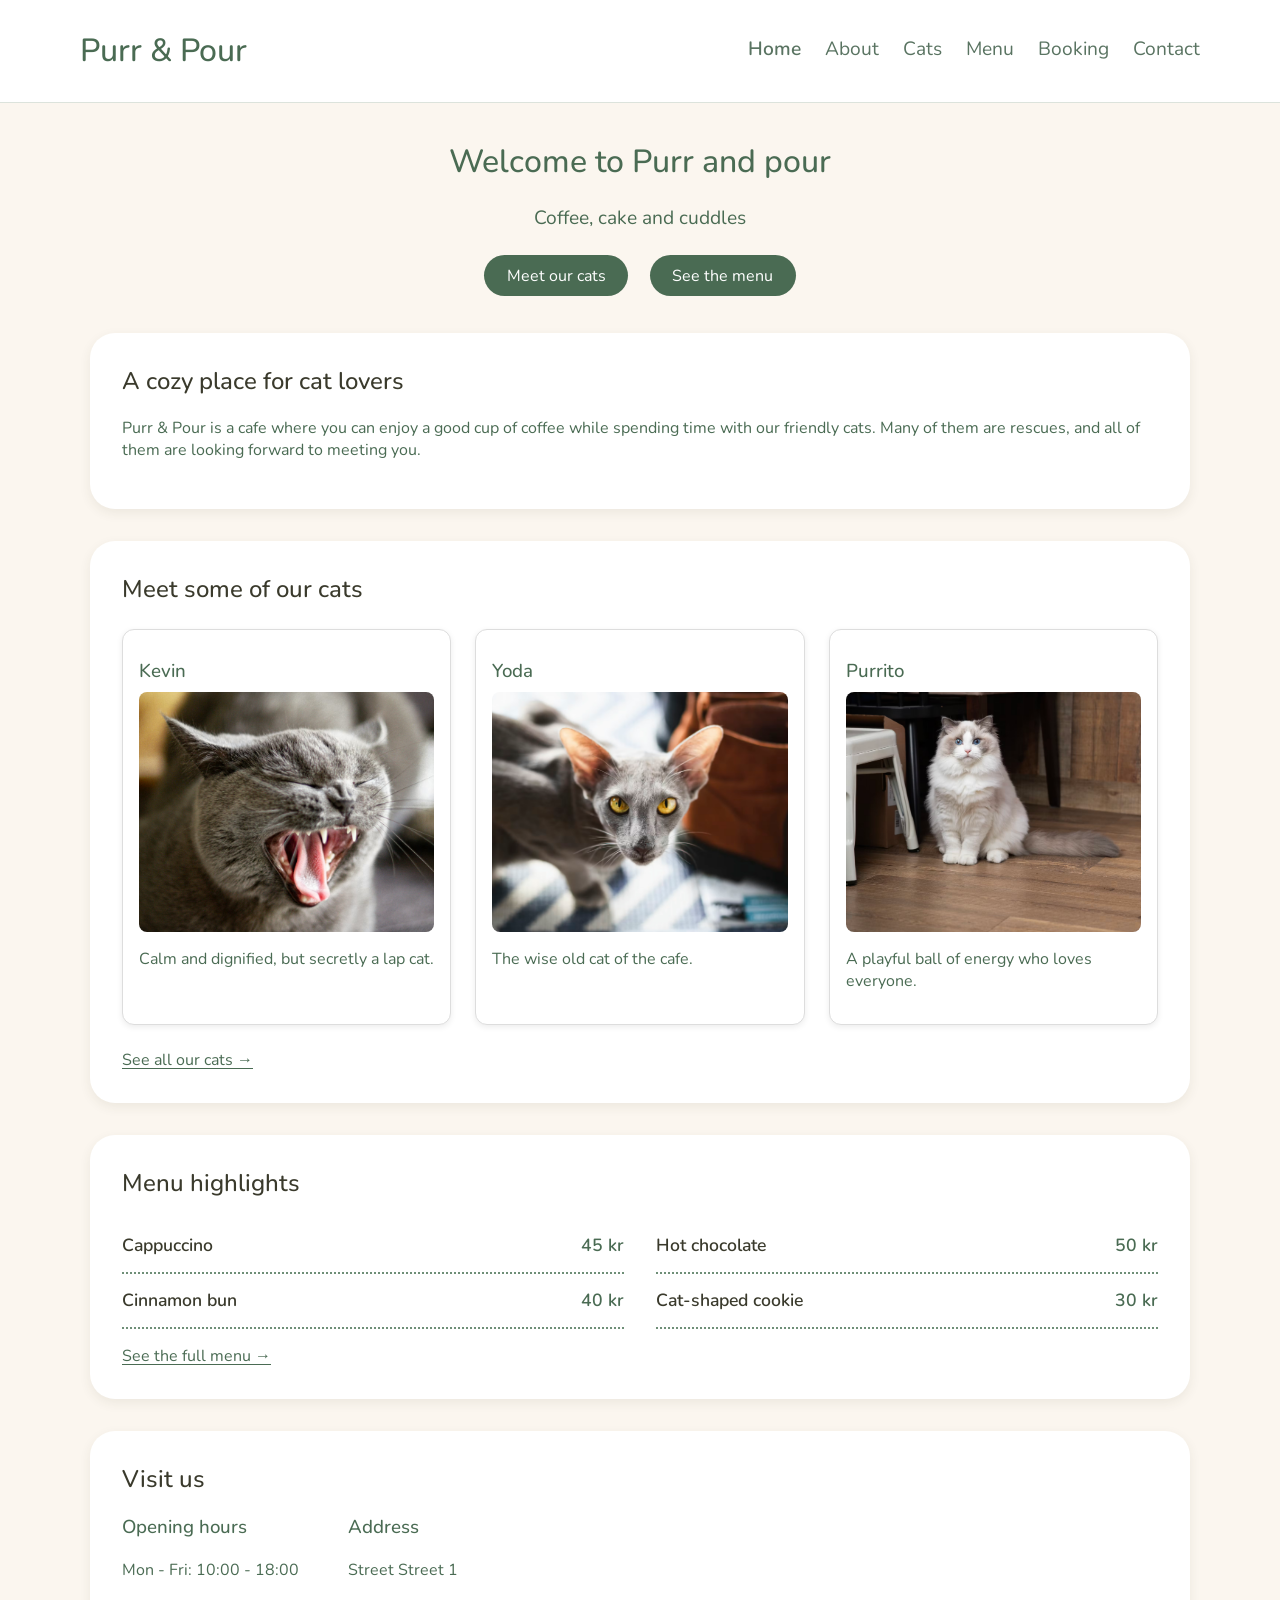
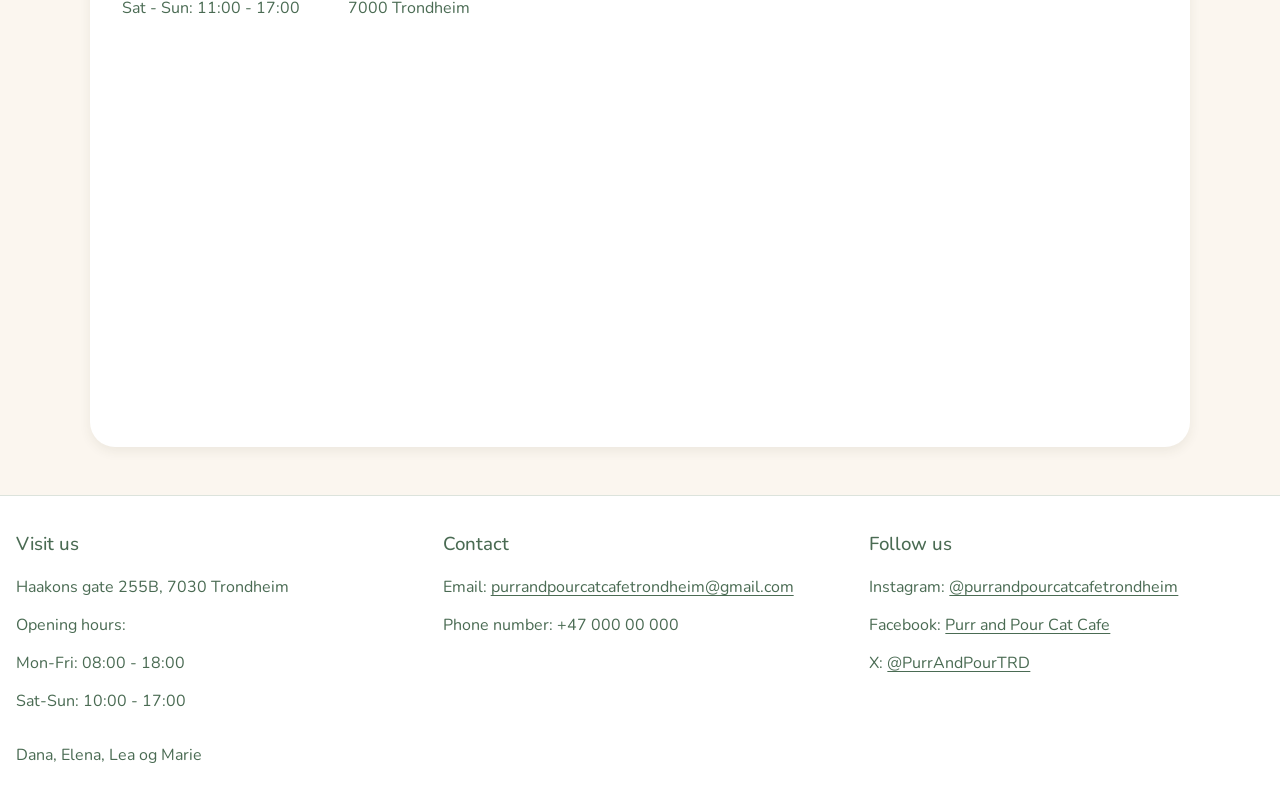
==== index.html @ a6652b8c "logo greie" ====
<!DOCTYPE html>
<html lang="en">

<head>
    <meta charset="UTF-8">
    <meta name="viewport" content="width=device-width, initial-scale=1.0">
    <link rel="icon" type="image/png" href="bilder/minipawbackground.png">
    <title>Purr & Pour</title>
    <link rel="stylesheet" href="style.css">
    <script src="nav.js" defer></script>
    <script src="footer.js" defer></script>
</head>

<body>
    <header id="site-header"></header>
    <main class="page">
        <h1>Welcome to Purr and pour</h1>
        <p class="tagline">Coffee, cake and cuddles</p>
    <div class="hero-buttons">
        <button type="button" onclick="location.href='cats.html'">Meet our cats</button>
        <button type="button" onclick="location.href='menu.html'">See the menu</button>
    </div>
        <section class="intro">
            <h2>A cozy place for cat lovers</h2>
            <p>Purr &amp; Pour is a cafe where you can enjoy a good cup of coffee while spending time with our friendly
                cats. Many of them are rescues, and all of them are looking forward to meeting you.</p>
        </section>
    

        <section class="featured"> <!-- using section so all the divs are in the same grouping-->
            <h2>Meet some of our cats</h2>
            <div class="cat-grid">
                <article class="cat-card">
                    <h3>Kevin</h3>
                    <img src="bilder/kevin.jpeg" alt="A furry grey cat yawning">
                    <p>Calm and dignified, but secretly a lap cat.</p>
                </article>
                <article class="cat-card">
                    <h3>Yoda</h3>
                    <img src="bilder/Yoda.jpeg" alt="A grey cat with big ears and orange eyes">
                    <p>The wise old cat of the cafe.</p>
                </article>
                <article class="cat-card">
                    <h3>Purrito</h3>
                    <img src="bilder/purrito.jpeg" alt="A white and grey fluffy cat with light blue eyes">
                    <p>A playful ball of energy who loves everyone.</p>
                </article>
            </div>
            <a class="link-arrow" href="cats.html">See all our cats &rarr;</a>
        </section>

        <section class="menu-highlights">
            <h2>Menu highlights</h2>
            <div class="menu-grid">
                <div class="menu-item">
                    <span class="menu-name">Cappuccino</span>
                    <span class="menu-price">45 kr</span>
                </div>
                <div class="menu-item">
                    <span class="menu-name">Hot chocolate</span>
                    <span class="menu-price">50 kr</span>
                </div>
                <div class="menu-item">
                    <span class="menu-name">Cinnamon bun</span>
                    <span class="menu-price">40 kr</span>
                </div>
                <div class="menu-item">
                    <span class="menu-name">Cat-shaped cookie</span>
                    <span class="menu-price">30 kr</span>
                </div>
            </div>
            <a class="link-arrow" href="menu.html">See the full menu &rarr;</a>
        </section>

        <section class="visit">
            <h2>Visit us</h2>
            <div class="visit-info">
                <div>
                    <h3>Opening hours</h3>
                    <p>Mon - Fri: 10:00 - 18:00</p>
                    <p>Sat - Sun: 11:00 - 17:00</p>
                </div>
                <div>
                    <h3>Address</h3>
                    <p>Street Street 1</p>
                    <p>7000 Trondheim</p>
                </div>
            </div>
            <iframe
                src="https://www.google.com/maps/embed?pb=!1m18!1m12!1m3!1d57099.551462018564!2d10.397832450000006!3d63.433985699999994!2m3!1f0!2f0!3f0!3m2!1i1024!2i768!4f13.1!3m3!1m2!1s0x466d319747037e53%3A0xbf7c8288f3cf3d4!2sTrondheim!5e0!3m2!1sno!2sno!4v1793880249912!5m2!1sno!2sno"
                width="600" height="450" style="border:0;" allowfullscreen="" loading="lazy"
                referrerpolicy="strict-origin-when-cross-origin"></iframe>
        </section>
    </main>
    <footer id="site-footer"></footer>
</body>

</html>
---- style.css ----
@import url("https://fonts.googleapis.com/css2?family=Nunito:wght@400;600&display=swap");

* {
    box-sizing: border-box;
}

header#site-header {
  border-bottom: 1px solid #DCE3DC;
  background:#FFFFFF;

}
.meny {
  display: flex;
  justify-content: space-between;
  align-items: center;
  padding: 0.5rem 80px;
  
}

.meny p{
    white-space: nowrap;
    margin:0;
    font-size:0.9rem;
}
header{
    height: auto;
}
html, body{
    margin: 0;
    padding: 0;
    background-color: #FBF6EF;
    color: #4B4A42;
    font-family: "Nunito", sans-serif;
    font-size: 1rem;;
}
.formElement {
    display: flex;
    flex-direction: column;
    width: 100%;
    margin-top: 20px;
    border-radius: 20px;
}

.formElement input,
.formElement select,
.formElement textarea{
    border-radius: 8px;
    font-family: inherit;
    font-size: 1rem;
    padding: 10px;
    border: 1px solid #ccc;
}
.formElement input:focus,
.formElement select:focus,
.formElement textarea:focus{
    border-color: #4A6B53;
    outline: none;
}

.formElement label{
    margin-bottom: 4px;
    color: #4A6B53;
}
h4 {
    color: #4A6B53;
}

input[type="range"],
input[type="radio"],
input[type="checkbox"] {
    accent-color: #4A6B53;
}

main {
    display: flex;
    align-items: center;
    flex-direction: column;
    width: 100%;
    margin-bottom: 40px;
}

form {
    width: 60%;
    margin: auto;
}

.buttonContainer {
    margin-top: 20px;
    display: flex;
    justify-content: space-between;
}

.buttonContainer button {
    width: 49%;
}

img{
    width: 250px;
    height: 250px;
    object-fit: cover;
    border-radius: 12px;
    display: block;
}

.textbox1{
    width: 90%;
    max-width: 1500px;
    margin: 1rem auto;
    padding: 20px;
    border-radius: 15px;
    margin: 10px;

}
.box1{
    border: 1px solid #6F8F78;
    border-radius: 15px;
    margin: 10px;
}
.box2{
    border: 1px solid #6F8F78;
    border-radius: 15px;
    margin: 10px;
}

.textbox2{
    width: 90%;
    max-width: 1500px;
    margin: 1rem auto;
    padding: 20px;
    border-radius: 15px;
    margin: 10px;
}
.box3{
    border: 1px solid #6F8F78;
}

h2{
    font-weight: 500;
    color: #3A3A2C;
}

h1{
    font-weight: 500;
    color: #4A6B53;
}

h3{
    font-weight: 500;
    color: #4A6B53;
}
p{
    color: #4a6b53;
}

li{
    color: #4A6B53;
    color: #4A6B53;
}
ul{
    list-style-type:none;
    padding:1px;
    color: #4A6B53;
}

footer{
    color: black;
}
#site-footer {
    margin-top:auto;
    width: 100%;
    padding: 1rem;
    border-top: 1px solid #DCE3DC;
    background: #FFFFFF;
}
.footer-columns{
    display: flex;
    justify-content: space-around;
    flex-wrap: wrap;
    gap: 2rem;
}
.info{
    display: flex;
    gap:2rem;
    width: 100%;
    justify-content:center;
}

.nav-grid{
    background-color: white;
    /*border: solid 1px #6F8F78;*/
    display: grid;
    grid-template-columns:repeat(6, auto);
    column-gap: 1.5rem;
    row-gap:0px;
    margin:0;
    padding:0;
    list-style-type: none;
    margin-top:-3px;
}


.meny h1{
    white-space: nowrap;
}

.nav-grid a{
    font-family: "Nunito", sans-serif;
    font-size: 1.2rem;
    color: #5A7462;
    text-decoration: none;
}
.nav-grid a:hover{
    color: #3A3A2C;
}

/*navbar*/

.nav-toggle { display: none; }

.nav-grid a[aria-current="page"] {
  font-weight: 600;
}

@media (max-width: 900px) {
  .nav-toggle {
    display: block;
    font-size: 1.5rem;
    background: none;
    border: none;
    color: #5A7462;
    cursor: pointer;
  }
  .meny nav{width: 100%;}
  .nav-toggle:hover{background: none; box-shadow:none;}
  .nav-grid { display:none;}
  .nav-grid.open { display: grid; grid-template-columns: 1fr; row-gap: 0.75rem;}
.meny{
    padding: 0.5rem 1rem;
    flex-wrap: wrap;
}
}

a:focus, button:focus, input:focus {
  outline: 3px solid #3A3A2C;
  outline-offset: 2px;
}

th, td {
    border: 1px solid black;
    padding: 10px;
    text-align: left;
}

.boxes {
    width: 90%;
    max-width: 1500px;
    margin: 1rem auto;
    padding: 20px;
    border: 2px solid #6F8F78;
    border-radius: 25px;
}
.boxes h2{
    margin-top: 0;
}
.cat-grid{
    display: grid;
    grid-template-columns: repeat(auto-fit, minmax(260px, 1fr));
    gap: 2rem;
    width: 90%;
    max-width: 1100px;
    margin: 2rem auto;
}

.cat img{
    width: 100%;
    aspect-ratio: 4/3;
    object-fit: cover;
}

@media (max-width:1200px){
    .cat-grid{
        width:45%
    }
}

  @media (max-width:1000px) {
    .feature-item{
      width: 45%;
    }
  }

  @media (max-width:800px) {

    .feature-item{
      width:100%;
    }
  }

  @media (max-width:600px) {
    .intro{
      padding:15px;
    }
  }

  @media (max-width:400px) {
    .feature-item{
      padding: 12px;
    }
  }

.button,
button{
    display:inline-block;
    font-family: inherit;
    font-size: 1rem;
    color:white;
    background-color: #4A6B53;
    border-radius: 999px;
    border: none;
    cursor: pointer;
    padding: 0.6rem 1.4rem;
    margin:5px;

}
.button:hover,
button:hover{
    background-color:#3A3A2C;
    box-shadow: 0 8px 16px rgba(74, 107, 83, 0.35);
}

.link-arrow,
.link-arrow:visited{
    color: #4A6B53;
}

.link-arrow:hover{
    color:#3A3A2C;
}

.goals-list{
    list-style-type: none;
    padding-left: 0;
    display: grid;
    grid-template-columns: 1fr 1fr;
    gap: 1rem;
}
.goals-list li{
    background-color: #FFFDF9;
    border-radius: 12px;
    padding: 1.25rem;
    border: 1px solid #DCE3DC;
}
.goals-list strong{
    display: block;
}
.page{
    width: 90%;
    max-width: 1100px;
    margin: 1rem auto;
}

.page .boxes {
    width: 100%;
}

/* Booking-skjema (booking.html) */
.booking-form{
    display: flex;
    flex-direction: column;
    text-align: left;
    background-color: white;
    width: 100%;
    max-width: 500px;
    margin: 30px auto;
    padding: 2rem;
    border-radius: 25px;
}

.booking-form label{
    margin-bottom: 4px;
}


.booking-form input,
.booking-form select{
    font-family: inherit;
    font-size: 1rem;
    padding: 10px;
    border: 1px solid #ccc;
    margin-bottom: 15px;
    border-radius: 6px;
}

.booking-form button{
    align-self: flex-start;
    margin-top: 10px;
}
a, a:visited{
    color:#4A6B53;
    text-underline-offset: 3px;
}
a:hover{
    color:#3A3A2C;
}

.menu-intro{
    text-align: center;
}

.menu-category{
    background-color: white;
    border-radius: 25px;
    padding: 2rem 2rem 1.5rem;
    width: 90%;
    max-width: 1100px;
    box-sizing: border-box;
    box-shadow: 0 4px 12px rgba(58, 58, 44, 0.08);
}

.menu-category h2{
    margin-top: 0;
}

.menu-desc{
    margin: 0.2rem 0 0;
    font-size: 0.9rem;
    color: #6F8F78;
}

.menu-note{
    text-align: center;
    font-size: 0.9rem;
    margin: 2rem auto;
    max-width: 600px;
}
.menu-item{
    display: flex;
    justify-content: space-between;
    align-items: flex-start;
    gap: 1rem;
    padding: 0.9rem 0;
    border-bottom: 2px dotted #6F8F78;
    font-size: 1.1rem;
}

.menu-name{
    color: #3A3A2C;
    font-weight: 600;
}

.menu-price{
    font-weight: 600;
    color: #4A6B53;
    white-space: nowrap;
}

@media (max-width: 700px){
    .menu-grid{
        grid-template-columns: 1fr;
    }
}

.row {
    display: flex;
    gap: 20px;
    flex-wrap: wrap;
}
.contactbox{
    flex: 1 1 250px;
    padding: 16px;
}

.owner{
    display: flex;
    gap: 2rem;
    align-items: center;
}

.owner img{
    flex-shrink: 0;
}

@media (max-width: 700px){
    .owner{
        flex-direction: column;
        align-items: center;
    }
    .goals-list{
        grid-template-columns: 1fr;
    }
}

.cat-grid{
    display: grid;
    grid-template-columns: repeat(auto-fit, minmax( 260px, 1fr));
    gap:24px;
    margin: 24px;
}

.cat-card {
  border: 1px solid #ddd;
  border-radius: 12px;
  padding: 16px;
  background: #fff;
  box-shadow: 0 2px 6px rgba(0, 0, 0, 0.08);
}

.cat-card img {
  width: 100%;
  height: 240px;
  object-fit: cover;
  border-radius: 8px;
}

.cat-card h3 {
  margin: 12px 0 8px;
}

.cat-card ul {
  list-style: none;
  padding: 0;
  margin: 0;
}

.cat-card li {
  margin-bottom: 6px;
}

.page .intro,
.page .featured,
.page .menu-highlights,
.page .visit {
    width: 100%;
    background-color: white;
    border-radius: 25px;
    padding: 2rem;
    margin-bottom: 2rem;
    box-shadow: 0 4px 12px rgba(58, 58, 44, 0.08);
}

.page .intro h2,
.page .featured h2,
.page .menu-highlights h2,
.page .visit h2 {
    margin-top: 0;
}

.page h1,
.tagline {
    text-align: center;
}

.tagline {
    font-size: 1.2rem;
    margin-top: 0;
}

.hero-buttons {
    display: flex;
    flex-wrap: wrap;
    justify-content: center;
    gap: 12px;
    margin-bottom: 2rem;
}

.featured .cat-grid {
    width: 100%;
    margin: 1.5rem 0;
}

.menu-highlights .menu-grid {
    display: grid;
    grid-template-columns: 1fr 1fr;
    column-gap: 2rem;
    margin-bottom: 1rem;
}

.visit-info {
    display: flex;
    flex-wrap: wrap;
    gap: 3rem;
    margin-bottom: 1.5rem;
}

.visit-info h3 {
    margin-top: 0;
}

.visit iframe {
    width: 100%;
    height: 350px;
    border: 0;
    border-radius: 12px;
}

.footer-row {
    display: flex;
    flex-wrap: wrap;
    gap: 40px;
}

.footer-group {
    flex: 1 1 220px;
}

.footer-credit {
    margin-top: 24px;
}
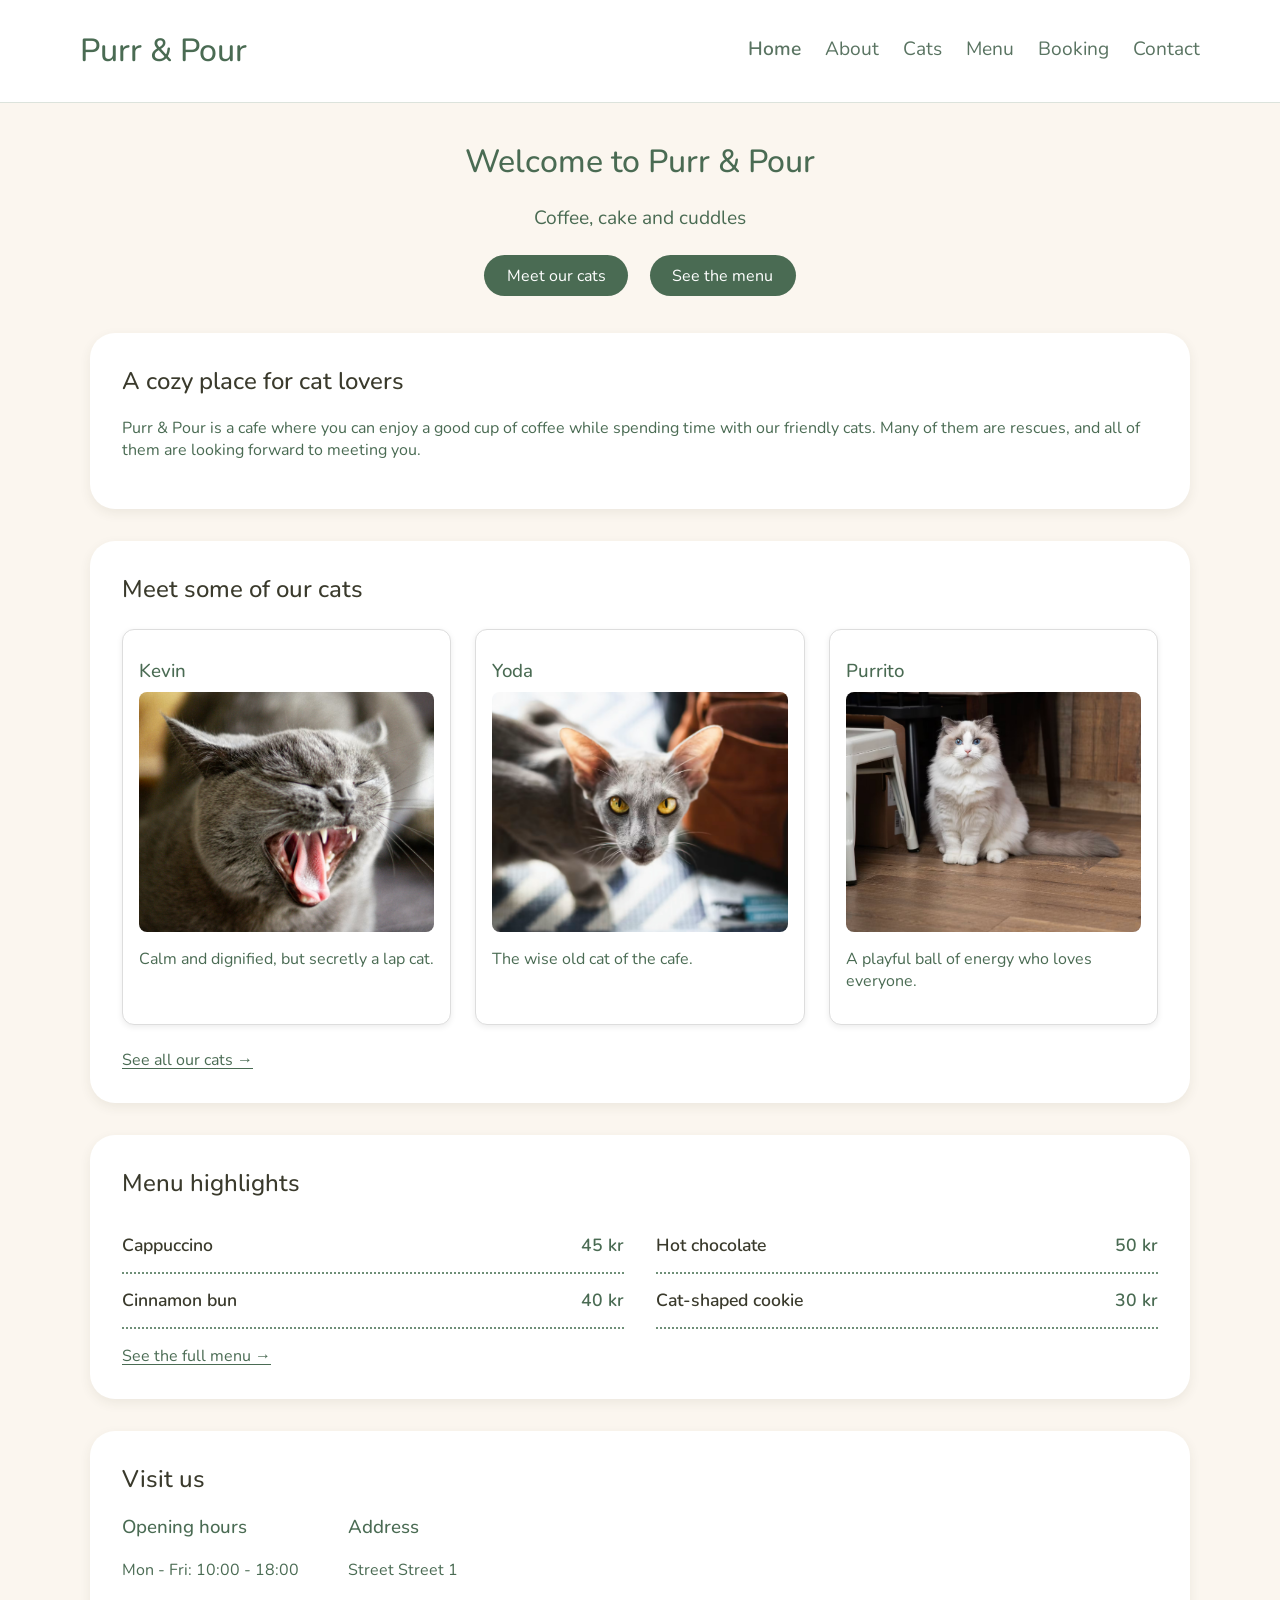
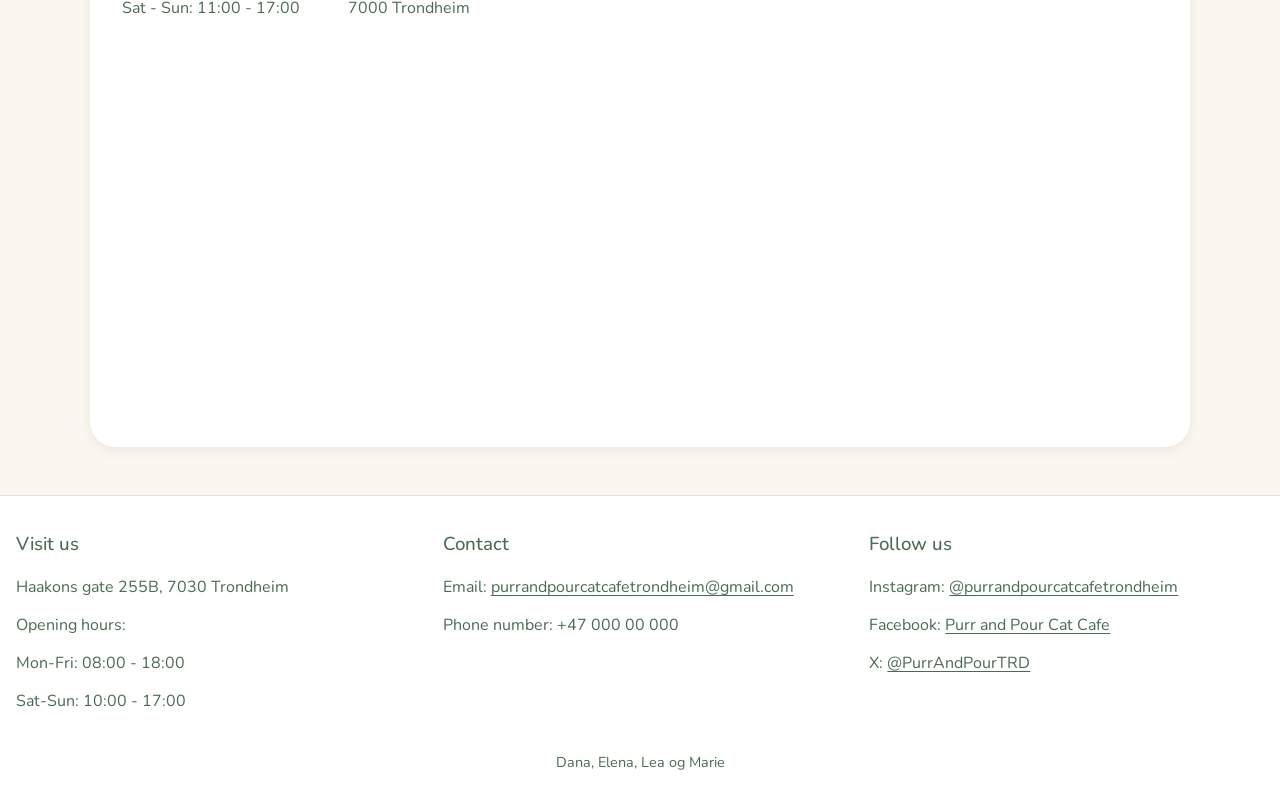
==== commit a086d203: "Home: knapper gjort om til lenker, rettet navn i overskrift" ====
--- a/index.html
+++ b/index.html
@@ -14,18 +14,18 @@
 <body>
     <header id="site-header"></header>
     <main class="page">
-        <h1>Welcome to Purr and pour</h1>
+        <h1>Welcome to Purr &amp; Pour</h1>
         <p class="tagline">Coffee, cake and cuddles</p>
-    <div class="hero-buttons">
-        <button type="button" onclick="location.href='cats.html'">Meet our cats</button>
-        <button type="button" onclick="location.href='menu.html'">See the menu</button>
-    </div>
+        <div class="hero-buttons">
+            <a href="cats.html" class="button">Meet our cats</a>
+            <a href="menu.html" class="button">See the menu</a>
+        </div>
         <section class="intro">
             <h2>A cozy place for cat lovers</h2>
             <p>Purr &amp; Pour is a cafe where you can enjoy a good cup of coffee while spending time with our friendly
                 cats. Many of them are rescues, and all of them are looking forward to meeting you.</p>
         </section>
-    
+
 
         <section class="featured"> <!-- using section so all the divs are in the same grouping-->
             <h2>Meet some of our cats</h2>
--- a/style.css
+++ b/style.css
@@ -593,16 +593,25 @@
     border-radius: 12px;
 }
 
-.footer-row {
-    display: flex;
-    flex-wrap: wrap;
-    gap: 40px;
-}
-
 .footer-group {
     flex: 1 1 220px;
 }
 
-.footer-credit {
+.footer-credits {
     margin-top: 24px;
+    text-align: center;
+    font-size: 0.9rem;
+}
+
+@media (max-width: 600px){
+    form{
+        width: 100%;
+    }
+}
+
+.button,
+.button:visited,
+.button:hover {
+    color: white;
+    text-decoration: none;
 }
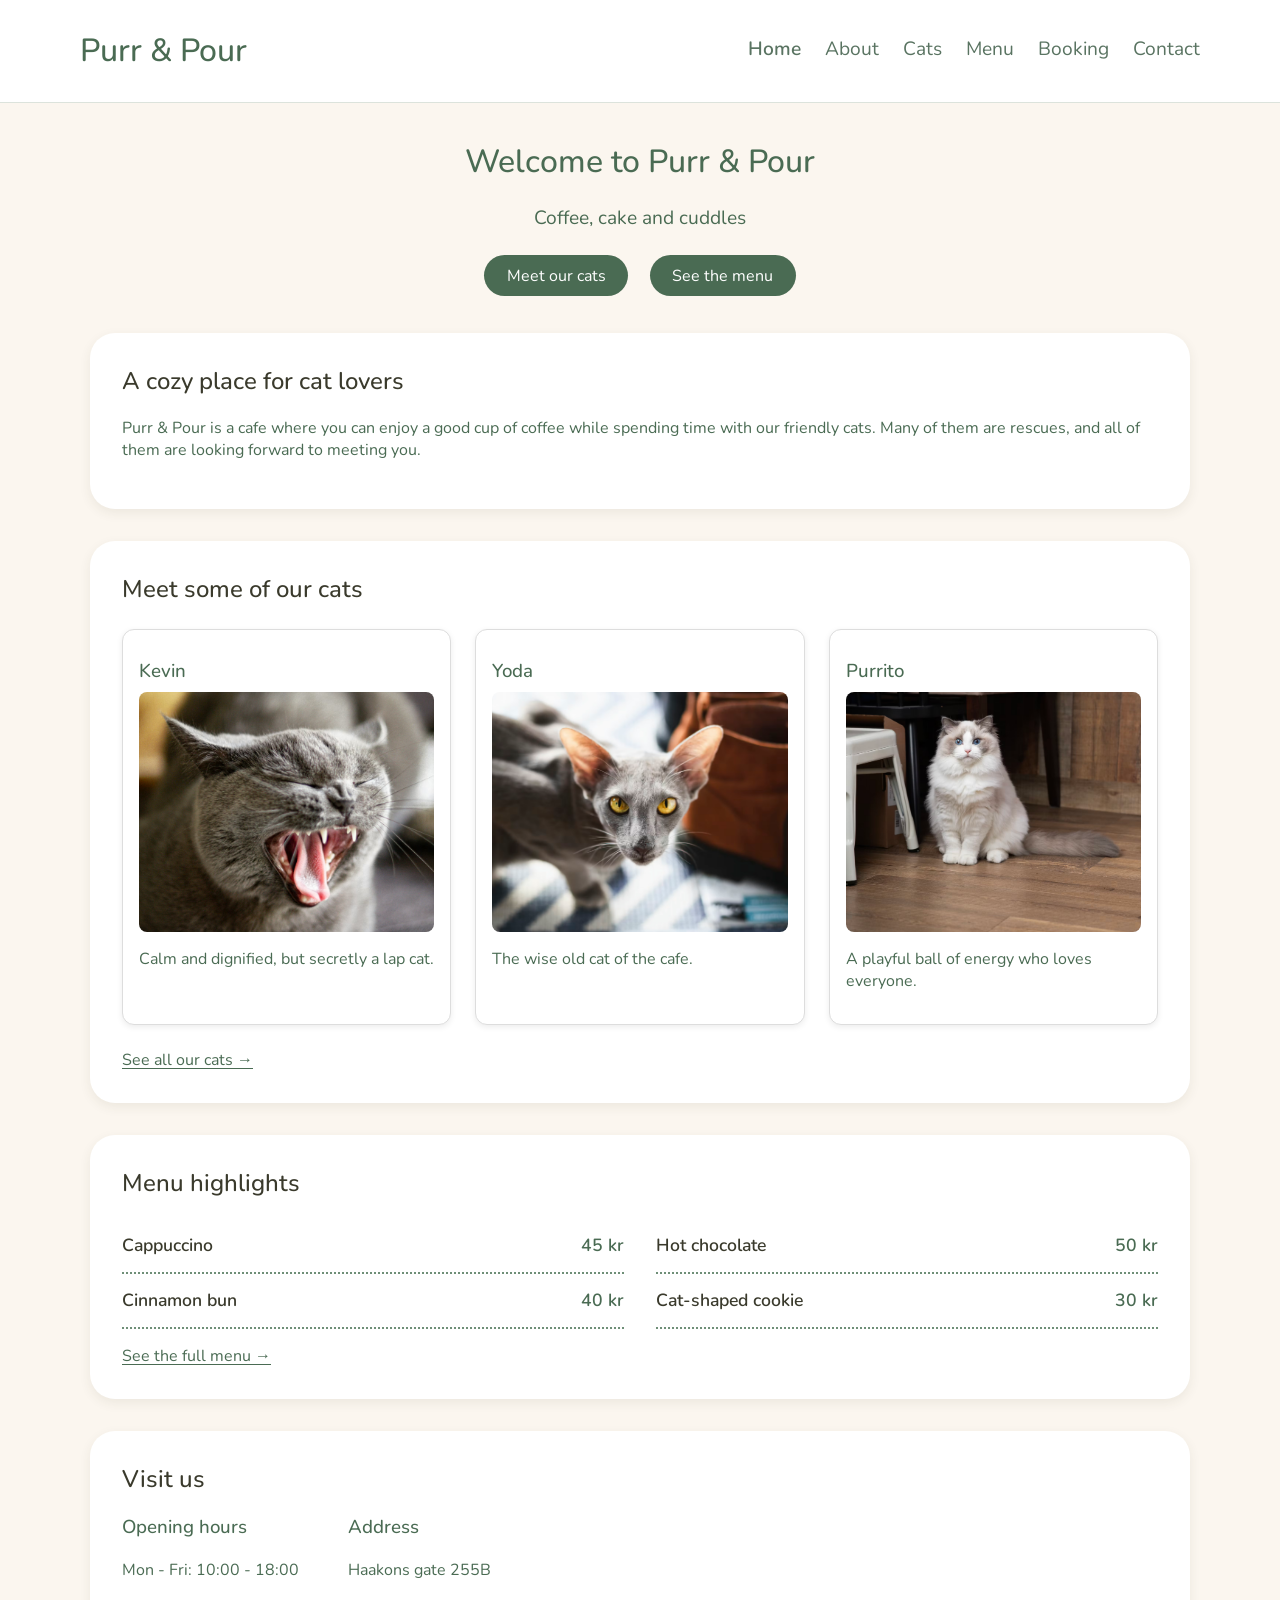
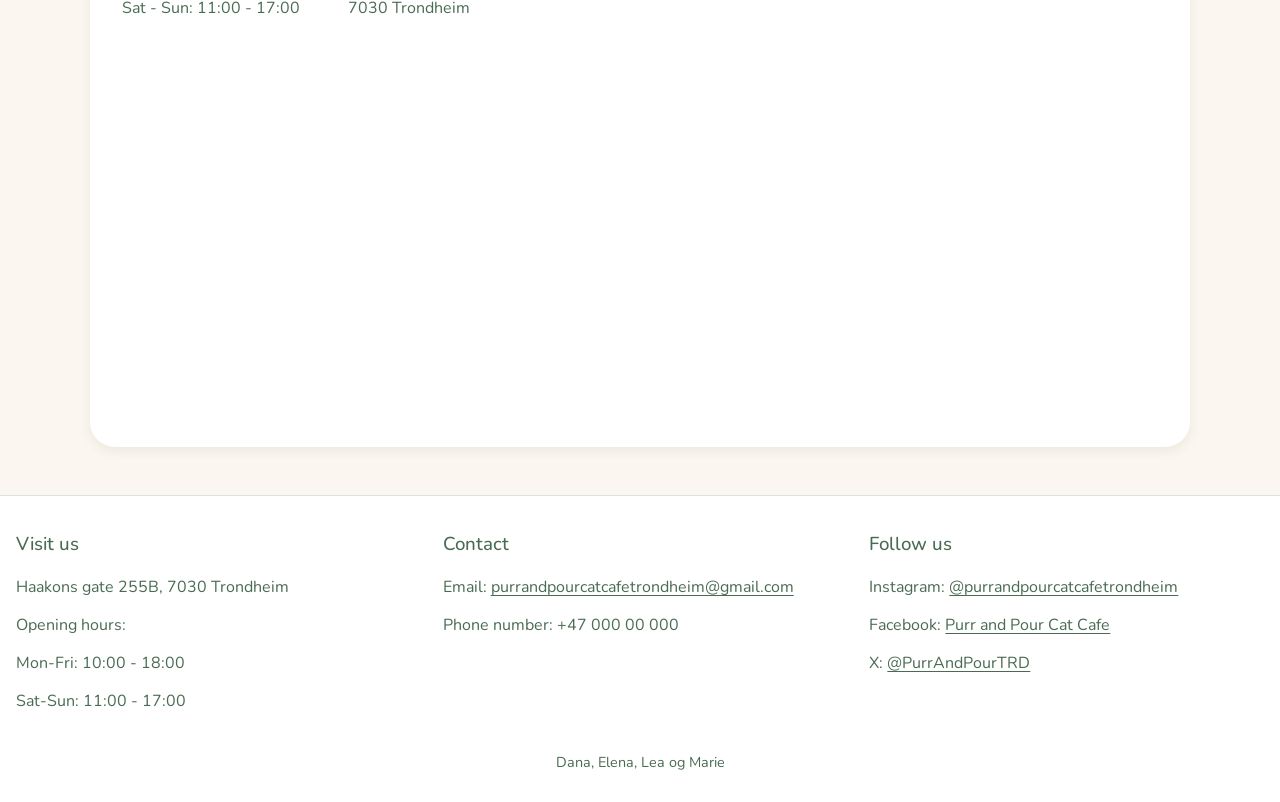
==== commit 9bd23f72: "lik adresse i index som i footer" ====
--- a/index.html
+++ b/index.html
@@ -82,8 +82,8 @@
                 </div>
                 <div>
                     <h3>Address</h3>
-                    <p>Street Street 1</p>
-                    <p>7000 Trondheim</p>
+                    <p>Haakons gate 255B</p>
+                    <p>7030 Trondheim</p>
                 </div>
             </div>
             <iframe
--- a/style.css
+++ b/style.css
@@ -277,12 +277,6 @@
     object-fit: cover;
 }
 
-@media (max-width:1200px){
-    .cat-grid{
-        width:45%
-    }
-}
-
   @media (max-width:1000px) {
     .feature-item{
       width: 45%;
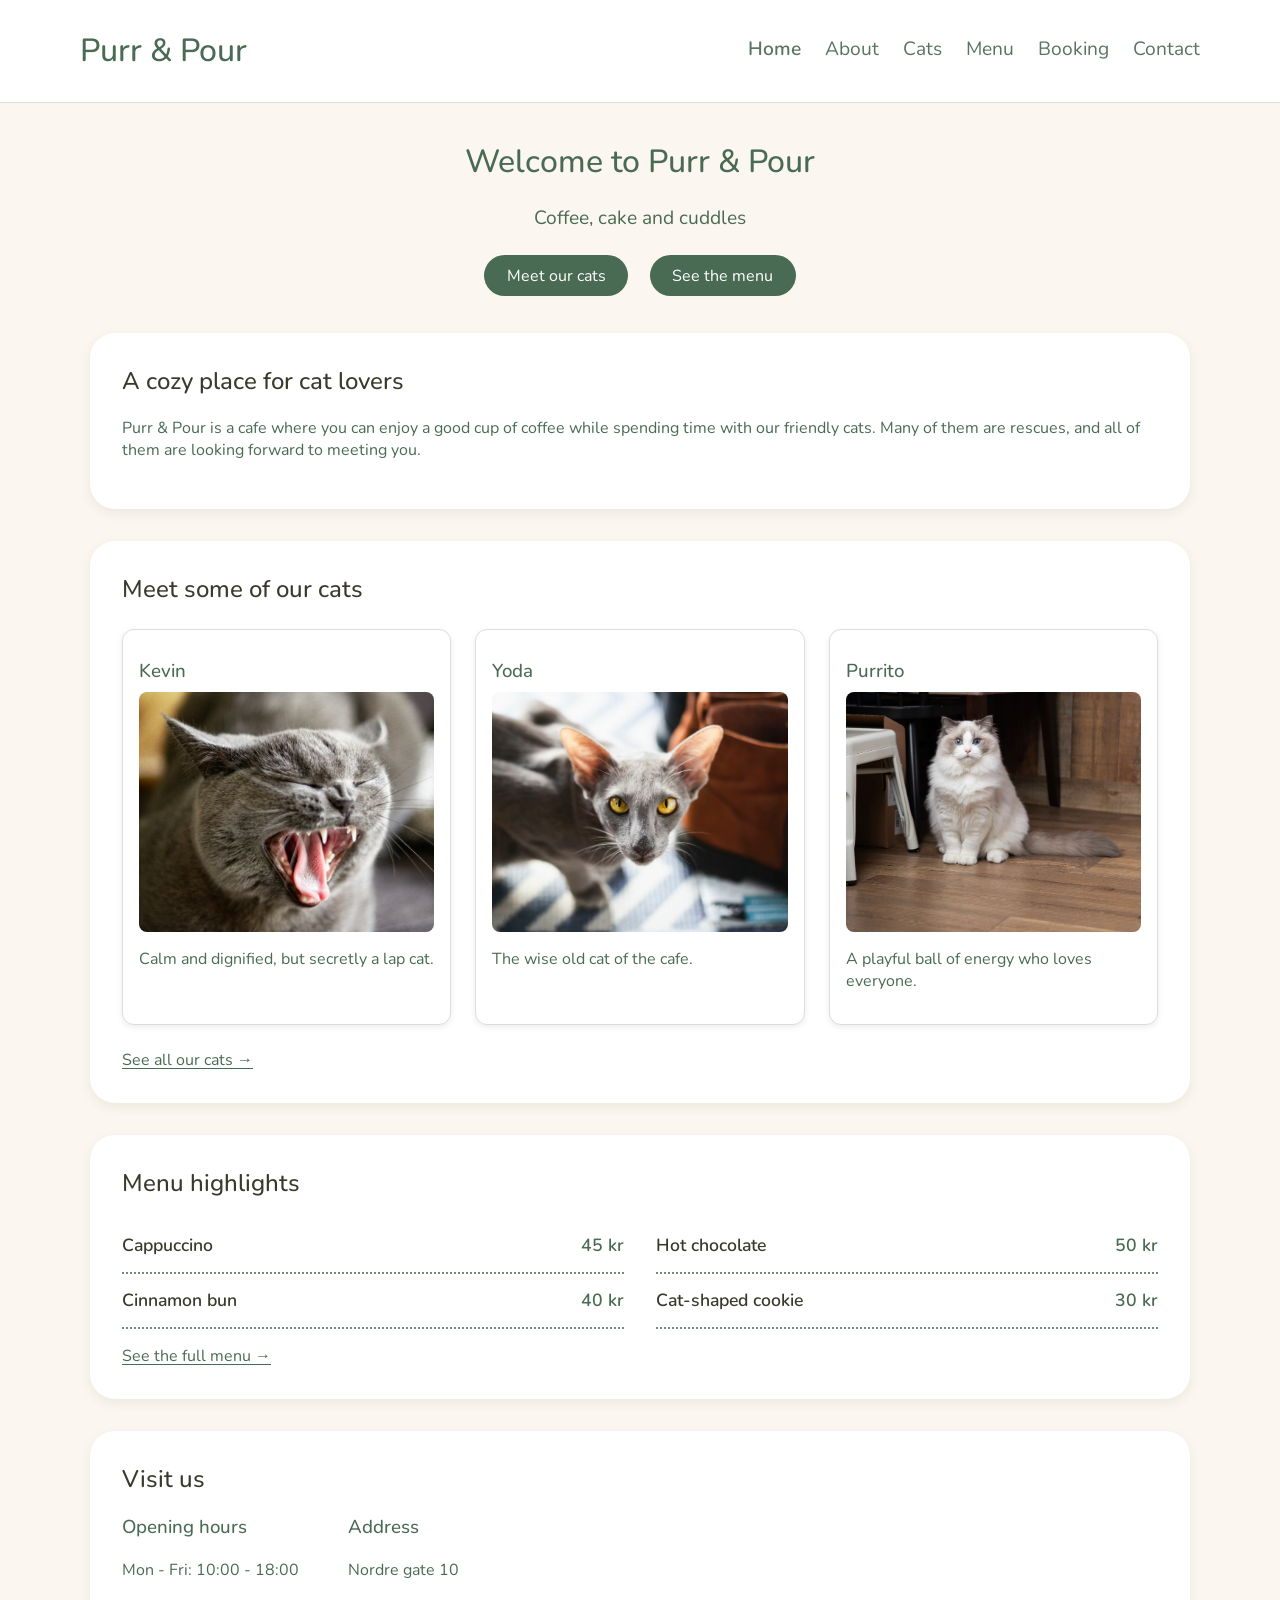
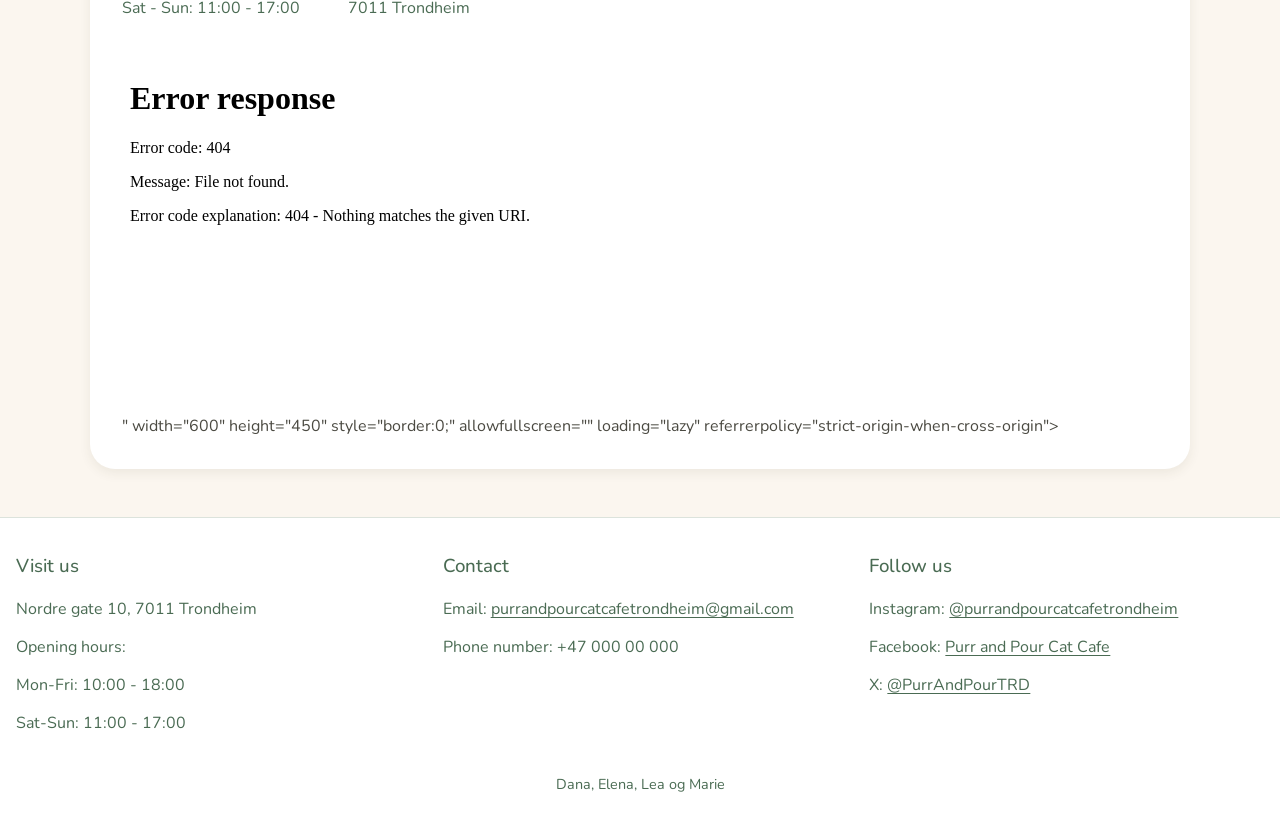
==== commit f65d30c5: "Kart viser Nordre gate" ====
--- a/index.html
+++ b/index.html
@@ -82,12 +82,12 @@
                 </div>
                 <div>
                     <h3>Address</h3>
-                    <p>Haakons gate 255B</p>
-                    <p>7030 Trondheim</p>
+                    <p>Nordre gate 10</p>
+                    <p>7011 Trondheim</p>
                 </div>
             </div>
             <iframe
-                src="https://www.google.com/maps/embed?pb=!1m18!1m12!1m3!1d57099.551462018564!2d10.397832450000006!3d63.433985699999994!2m3!1f0!2f0!3f0!3m2!1i1024!2i768!4f13.1!3m3!1m2!1s0x466d319747037e53%3A0xbf7c8288f3cf3d4!2sTrondheim!5e0!3m2!1sno!2sno!4v1793880249912!5m2!1sno!2sno"
+                src="<iframe src="https://www.google.com/maps/embed?pb=!1m18!1m12!1m3!1d1784.5060410332605!2d10.394748477688484!3d63.43165667685454!2m3!1f0!2f0!3f0!3m2!1i1024!2i768!4f13.1!3m3!1m2!1s0x466d319ba3316a73%3A0xbbe25eb7787081bc!2sNordre%20gate%2010%2C%207011%20Trondheim!5e0!3m2!1sno!2sno!4v1794908727036!5m2!1sno!2sno" width="600" height="450" style="border:0;" allowfullscreen="" loading="lazy" referrerpolicy="strict-origin-when-cross-origin"></iframe>"
                 width="600" height="450" style="border:0;" allowfullscreen="" loading="lazy"
                 referrerpolicy="strict-origin-when-cross-origin"></iframe>
         </section>
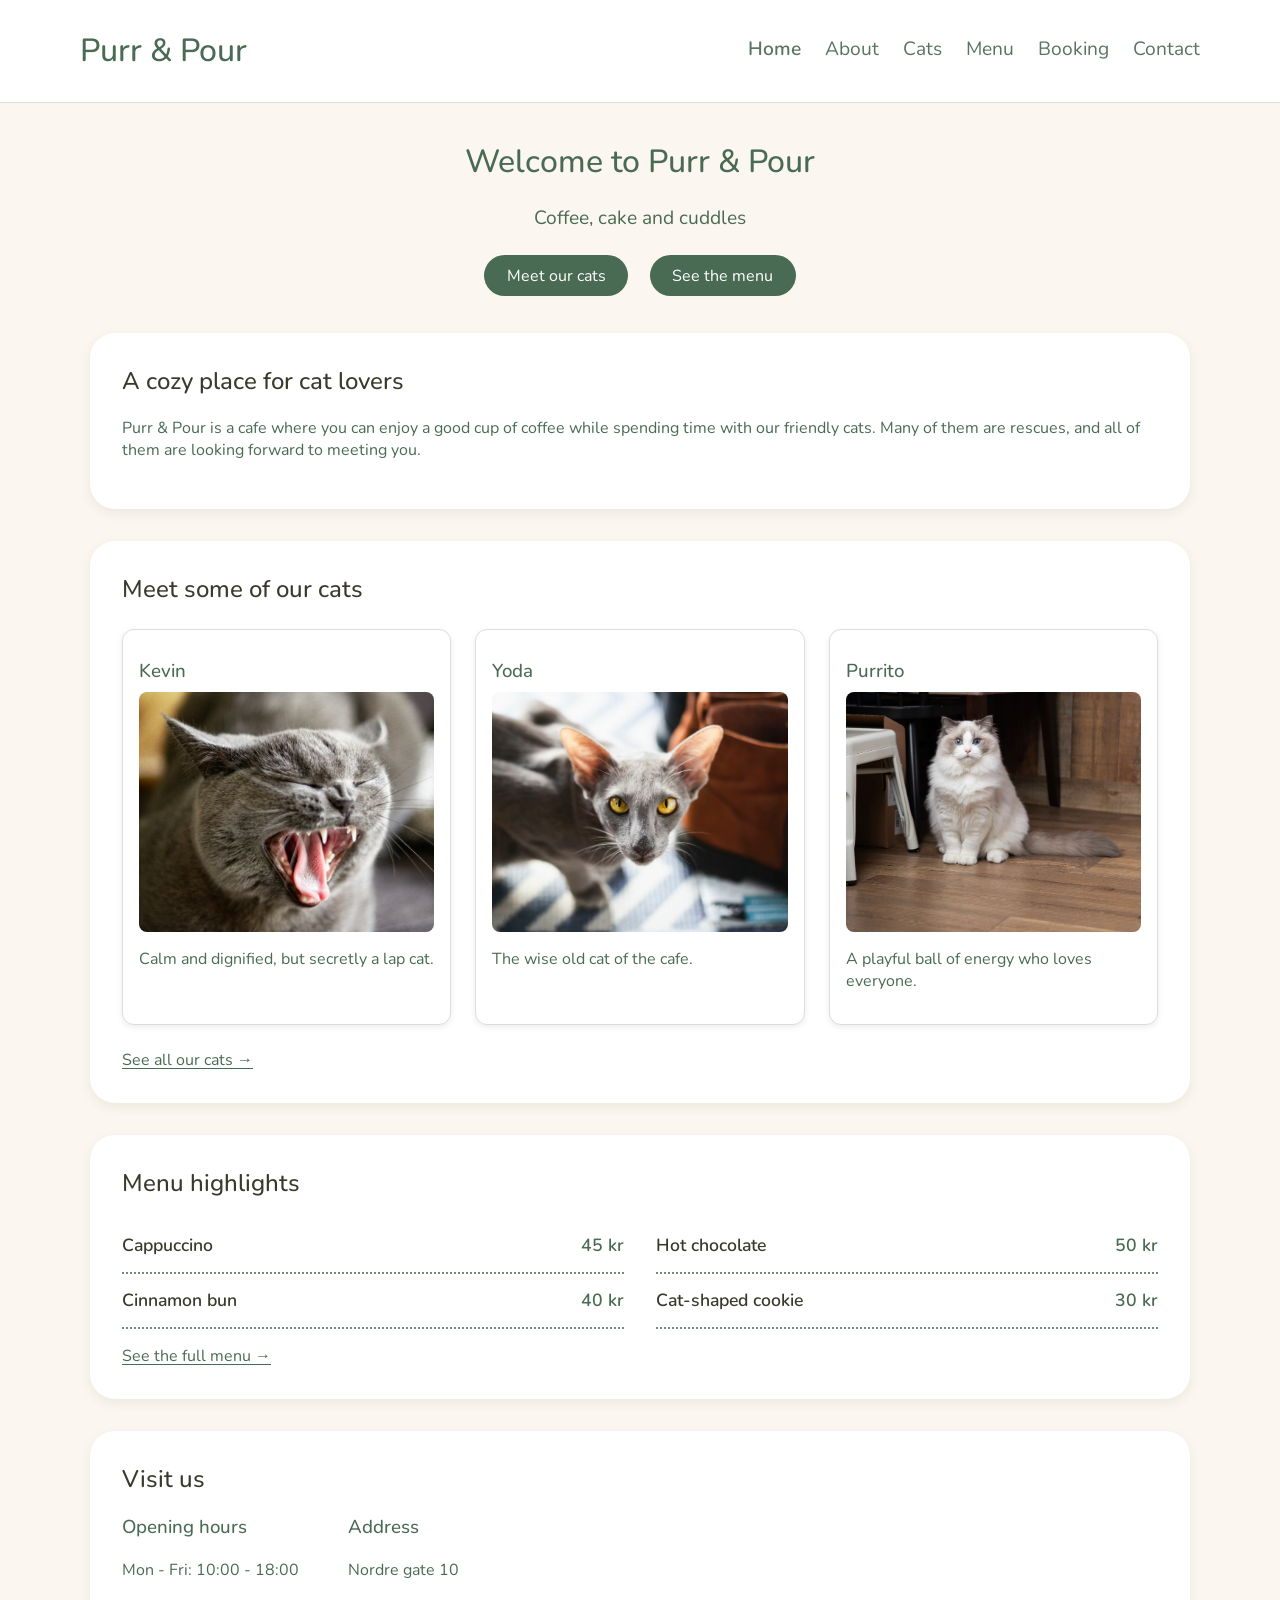
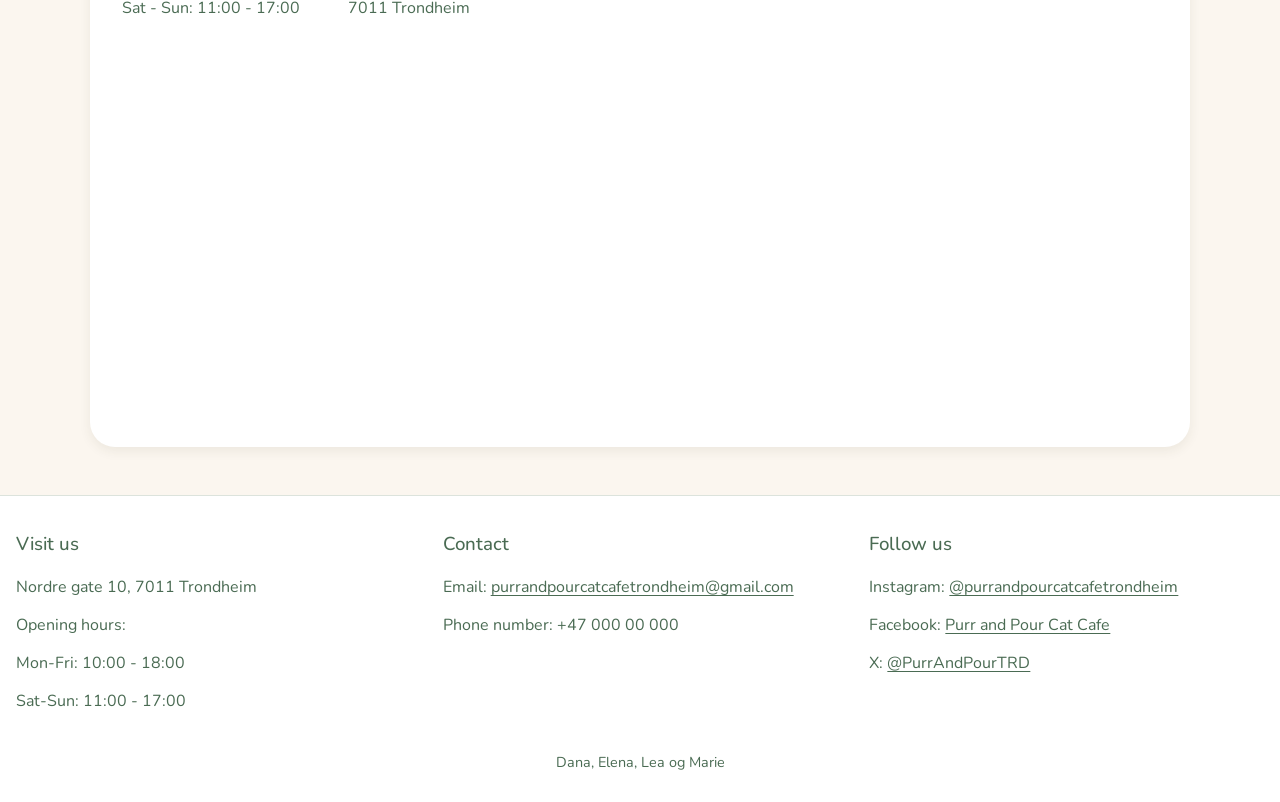
==== commit 5f181dac: "Fikset iframe for kartet" ====
--- a/index.html
+++ b/index.html
@@ -87,9 +87,7 @@
                 </div>
             </div>
             <iframe
-                src="<iframe src="https://www.google.com/maps/embed?pb=!1m18!1m12!1m3!1d1784.5060410332605!2d10.394748477688484!3d63.43165667685454!2m3!1f0!2f0!3f0!3m2!1i1024!2i768!4f13.1!3m3!1m2!1s0x466d319ba3316a73%3A0xbbe25eb7787081bc!2sNordre%20gate%2010%2C%207011%20Trondheim!5e0!3m2!1sno!2sno!4v1794908727036!5m2!1sno!2sno" width="600" height="450" style="border:0;" allowfullscreen="" loading="lazy" referrerpolicy="strict-origin-when-cross-origin"></iframe>"
-                width="600" height="450" style="border:0;" allowfullscreen="" loading="lazy"
-                referrerpolicy="strict-origin-when-cross-origin"></iframe>
+                src="https://www.google.com/maps/embed?pb=!1m18!1m12!1m3!1d1784.5060410332605!2d10.394748477688484!3d63.43165667685454!2m3!1f0!2f0!3f0!3m2!1i1024!2i768!4f13.1!3m3!1m2!1s0x466d319ba3316a73%3A0xbbe25eb7787081bc!2sNordre%20gate%2010%2C%207011%20Trondheim!5e0!3m2!1sno!2sno!4v1794908727036!5m2!1sno!2sno" width="600" height="450" style="border:0;" allowfullscreen="" loading="lazy" referrerpolicy="strict-origin-when-cross-origin"></iframe>
         </section>
     </main>
     <footer id="site-footer"></footer>
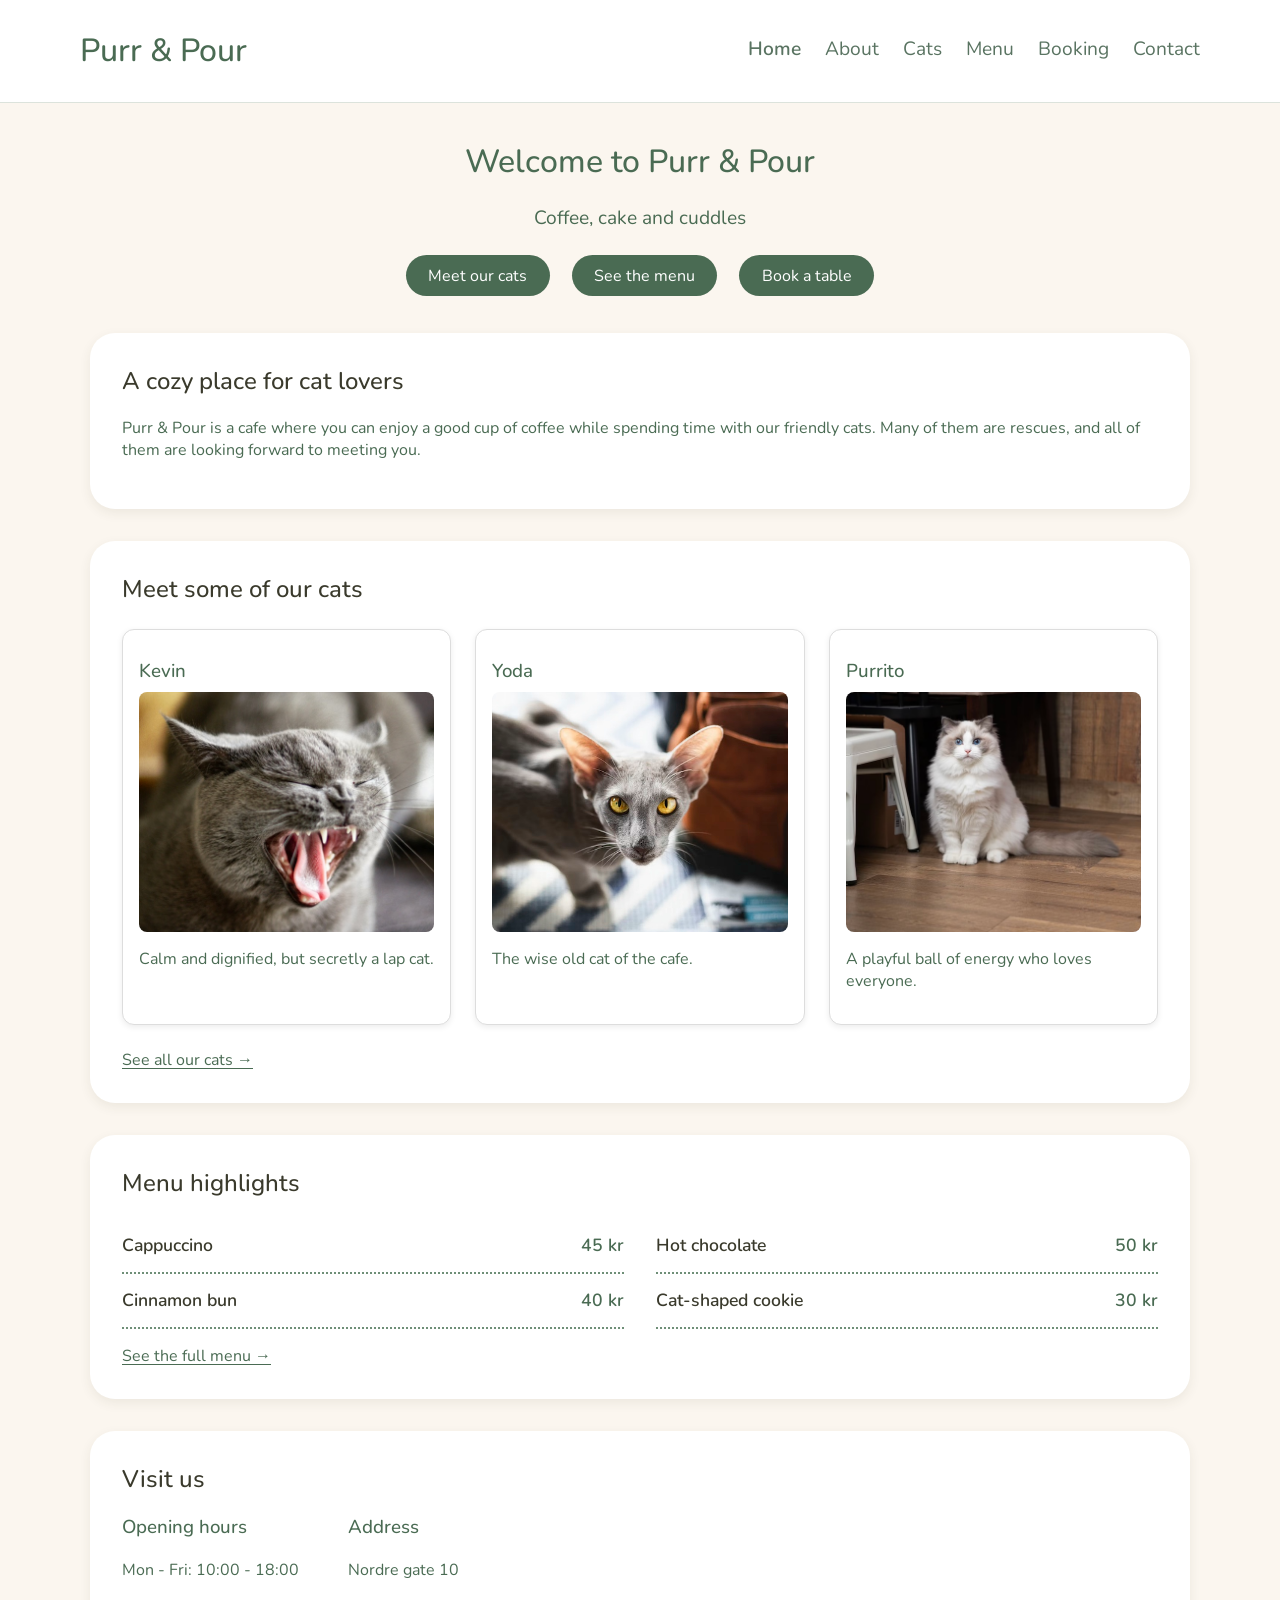
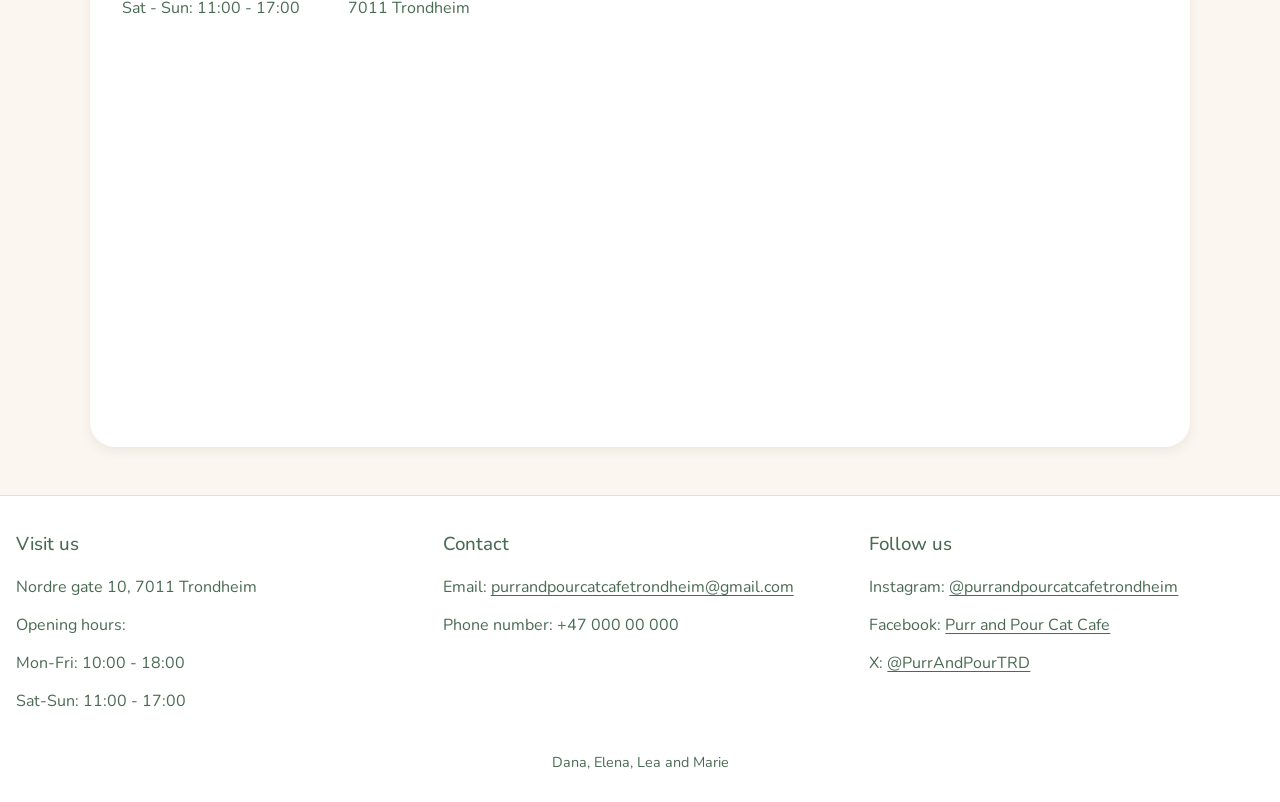
==== commit 854eb9ab: "Bookingknapp på forsiden" ====
--- a/index.html
+++ b/index.html
@@ -5,7 +5,7 @@
     <meta charset="UTF-8">
     <meta name="viewport" content="width=device-width, initial-scale=1.0">
     <link rel="icon" type="image/png" href="bilder/minipawbackground.png">
-    <title>Purr & Pour</title>
+    <title>Purr &amp; Pour</title>
     <link rel="stylesheet" href="style.css">
     <script src="nav.js" defer></script>
     <script src="footer.js" defer></script>
@@ -19,6 +19,7 @@
         <div class="hero-buttons">
             <a href="cats.html" class="button">Meet our cats</a>
             <a href="menu.html" class="button">See the menu</a>
+            <a href="booking.html" class="button">Book a table</a>
         </div>
         <section class="intro">
             <h2>A cozy place for cat lovers</h2>
@@ -86,8 +87,8 @@
                     <p>7011 Trondheim</p>
                 </div>
             </div>
-            <iframe
-                src="https://www.google.com/maps/embed?pb=!1m18!1m12!1m3!1d1784.5060410332605!2d10.394748477688484!3d63.43165667685454!2m3!1f0!2f0!3f0!3m2!1i1024!2i768!4f13.1!3m3!1m2!1s0x466d319ba3316a73%3A0xbbe25eb7787081bc!2sNordre%20gate%2010%2C%207011%20Trondheim!5e0!3m2!1sno!2sno!4v1794908727036!5m2!1sno!2sno" width="600" height="450" style="border:0;" allowfullscreen="" loading="lazy" referrerpolicy="strict-origin-when-cross-origin"></iframe>
+            <iframe title="Map showing Purr &amp; Pour at Nordre gate 10"
+                src="https://www.google.com/maps/embed?pb=!1m18!1m12!1m3!1d1784.5060410332605!2d10.394748477688484!3d63.43165667685454!2m3!1f0!2f0!3f0!3m2!1i1024!2i768!4f13.1!3m3!1m2!1s0x466d319ba3316a73%3A0xbbe25eb7787081bc!2sNordre%20gate%2010%2C%207011%20Trondheim!5e0!3m2!1sno!2sno!4v1794908727036!5m2!1sno!2sno" width="600" height="450" allowfullscreen="" loading="lazy" referrerpolicy="strict-origin-when-cross-origin"></iframe>
         </section>
     </main>
     <footer id="site-footer"></footer>
--- a/style.css
+++ b/style.css
@@ -5,34 +5,40 @@
 }
 
 header#site-header {
-  border-bottom: 1px solid #DCE3DC;
-  background:#FFFFFF;
-
-}
+    border-bottom: 1px solid #DCE3DC;
+    background: #FFFFFF;
+
+}
+
 .meny {
-  display: flex;
-  justify-content: space-between;
-  align-items: center;
-  padding: 0.5rem 80px;
-  
-}
-
-.meny p{
+    display: flex;
+    justify-content: space-between;
+    align-items: center;
+    padding: 0.5rem 80px;
+
+}
+
+.meny p {
     white-space: nowrap;
-    margin:0;
-    font-size:0.9rem;
-}
-header{
+    margin: 0;
+    font-size: 0.9rem;
+}
+
+header {
     height: auto;
 }
-html, body{
+
+html,
+body {
     margin: 0;
     padding: 0;
     background-color: #FBF6EF;
     color: #4B4A42;
     font-family: "Nunito", sans-serif;
-    font-size: 1rem;;
-}
+    font-size: 1rem;
+    ;
+}
+
 .formElement {
     display: flex;
     flex-direction: column;
@@ -43,24 +49,26 @@
 
 .formElement input,
 .formElement select,
-.formElement textarea{
+.formElement textarea {
     border-radius: 8px;
     font-family: inherit;
     font-size: 1rem;
     padding: 10px;
     border: 1px solid #ccc;
 }
+
 .formElement input:focus,
 .formElement select:focus,
-.formElement textarea:focus{
+.formElement textarea:focus {
     border-color: #4A6B53;
     outline: none;
 }
 
-.formElement label{
+.formElement label {
     margin-bottom: 4px;
     color: #4A6B53;
 }
+
 h4 {
     color: #4A6B53;
 }
@@ -94,7 +102,7 @@
     width: 49%;
 }
 
-img{
+img {
     width: 250px;
     height: 250px;
     object-fit: cover;
@@ -102,7 +110,7 @@
     display: block;
 }
 
-.textbox1{
+.textbox1 {
     width: 90%;
     max-width: 1500px;
     margin: 1rem auto;
@@ -111,18 +119,20 @@
     margin: 10px;
 
 }
-.box1{
+
+.box1 {
     border: 1px solid #6F8F78;
     border-radius: 15px;
     margin: 10px;
 }
-.box2{
+
+.box2 {
     border: 1px solid #6F8F78;
     border-radius: 15px;
     margin: 10px;
 }
 
-.textbox2{
+.textbox2 {
     width: 90%;
     max-width: 1500px;
     margin: 1rem auto;
@@ -130,122 +140,153 @@
     border-radius: 15px;
     margin: 10px;
 }
-.box3{
+
+.box3 {
     border: 1px solid #6F8F78;
 }
 
-h2{
+h2 {
     font-weight: 500;
     color: #3A3A2C;
 }
 
-h1{
+h1 {
     font-weight: 500;
     color: #4A6B53;
 }
 
-h3{
+h3 {
     font-weight: 500;
     color: #4A6B53;
 }
-p{
+
+p {
     color: #4a6b53;
 }
 
-li{
-    color: #4A6B53;
-    color: #4A6B53;
-}
-ul{
-    list-style-type:none;
-    padding:1px;
-    color: #4A6B53;
-}
-
-footer{
+li {
+    color: #4A6B53;
+    color: #4A6B53;
+}
+
+ul {
+    list-style-type: none;
+    padding: 1px;
+    color: #4A6B53;
+}
+
+footer {
     color: black;
 }
+
 #site-footer {
-    margin-top:auto;
+    margin-top: auto;
     width: 100%;
     padding: 1rem;
     border-top: 1px solid #DCE3DC;
     background: #FFFFFF;
 }
-.footer-columns{
+
+.footer-columns {
     display: flex;
     justify-content: space-around;
     flex-wrap: wrap;
     gap: 2rem;
 }
-.info{
-    display: flex;
-    gap:2rem;
-    width: 100%;
-    justify-content:center;
-}
-
-.nav-grid{
+
+.info {
+    display: flex;
+    gap: 2rem;
+    width: 100%;
+    justify-content: center;
+}
+
+.nav-grid {
     background-color: white;
     /*border: solid 1px #6F8F78;*/
     display: grid;
-    grid-template-columns:repeat(6, auto);
+    grid-template-columns: repeat(6, auto);
     column-gap: 1.5rem;
-    row-gap:0px;
-    margin:0;
-    padding:0;
+    row-gap: 0px;
+    margin: 0;
+    padding: 0;
     list-style-type: none;
-    margin-top:-3px;
-}
-
-
-.meny h1{
+    margin-top: -3px;
+}
+
+.meny .site-title{
+    font-size: 2em;
+    font-weight: 500;
+    color: #4A6B53;
     white-space: nowrap;
-}
-
-.nav-grid a{
+    margin: 0.67em 0;
+}
+
+.nav-grid a {
     font-family: "Nunito", sans-serif;
     font-size: 1.2rem;
     color: #5A7462;
     text-decoration: none;
 }
-.nav-grid a:hover{
+
+.nav-grid a:hover {
     color: #3A3A2C;
 }
 
 /*navbar*/
 
-.nav-toggle { display: none; }
+.nav-toggle {
+    display: none;
+}
 
 .nav-grid a[aria-current="page"] {
-  font-weight: 600;
+    font-weight: 600;
 }
 
 @media (max-width: 900px) {
-  .nav-toggle {
-    display: block;
-    font-size: 1.5rem;
-    background: none;
-    border: none;
-    color: #5A7462;
-    cursor: pointer;
-  }
-  .meny nav{width: 100%;}
-  .nav-toggle:hover{background: none; box-shadow:none;}
-  .nav-grid { display:none;}
-  .nav-grid.open { display: grid; grid-template-columns: 1fr; row-gap: 0.75rem;}
-.meny{
-    padding: 0.5rem 1rem;
-    flex-wrap: wrap;
-}
-}
-
-a:focus, button:focus, input:focus {
-  outline: 3px solid #3A3A2C;
-  outline-offset: 2px;
-}
-
-th, td {
+    .nav-toggle {
+        display: block;
+        font-size: 1.5rem;
+        background: none;
+        border: none;
+        color: #5A7462;
+        cursor: pointer;
+    }
+
+    .meny nav {
+        width: 100%;
+    }
+
+    .nav-toggle:hover {
+        background: none;
+        box-shadow: none;
+    }
+
+    .nav-grid {
+        display: none;
+    }
+
+    .nav-grid.open {
+        display: grid;
+        grid-template-columns: 1fr;
+        row-gap: 0.75rem;
+    }
+
+    .meny {
+        padding: 0.5rem 1rem;
+        flex-wrap: wrap;
+    }
+}
+
+a:focus,
+button:focus,
+input:focus {
+    outline: 3px solid #3A3A2C;
+    outline-offset: 2px;
+}
+
+th,
+td {
     border: 1px solid black;
     padding: 10px;
     text-align: left;
@@ -259,10 +300,12 @@
     border: 2px solid #6F8F78;
     border-radius: 25px;
 }
-.boxes h2{
+
+.boxes h2 {
     margin-top: 0;
 }
-.cat-grid{
+
+.cat-grid {
     display: grid;
     grid-template-columns: repeat(auto-fit, minmax(260px, 1fr));
     gap: 2rem;
@@ -271,83 +314,87 @@
     margin: 2rem auto;
 }
 
-.cat img{
+.cat img {
     width: 100%;
     aspect-ratio: 4/3;
     object-fit: cover;
 }
 
-  @media (max-width:1000px) {
-    .feature-item{
-      width: 45%;
-    }
-  }
-
-  @media (max-width:800px) {
-
-    .feature-item{
-      width:100%;
-    }
-  }
-
-  @media (max-width:600px) {
-    .intro{
-      padding:15px;
-    }
-  }
-
-  @media (max-width:400px) {
-    .feature-item{
-      padding: 12px;
-    }
-  }
+@media (max-width:1000px) {
+    .feature-item {
+        width: 45%;
+    }
+}
+
+@media (max-width:800px) {
+
+    .feature-item {
+        width: 100%;
+    }
+}
+
+@media (max-width:600px) {
+    .intro {
+        padding: 15px;
+    }
+}
+
+@media (max-width:400px) {
+    .feature-item {
+        padding: 12px;
+    }
+}
 
 .button,
-button{
-    display:inline-block;
+button {
+    display: inline-block;
     font-family: inherit;
     font-size: 1rem;
-    color:white;
+    color: white;
     background-color: #4A6B53;
     border-radius: 999px;
     border: none;
     cursor: pointer;
     padding: 0.6rem 1.4rem;
-    margin:5px;
-
-}
+    margin: 5px;
+
+}
+
 .button:hover,
-button:hover{
-    background-color:#3A3A2C;
+button:hover {
+    background-color: #3A3A2C;
     box-shadow: 0 8px 16px rgba(74, 107, 83, 0.35);
 }
 
 .link-arrow,
-.link-arrow:visited{
-    color: #4A6B53;
-}
-
-.link-arrow:hover{
-    color:#3A3A2C;
-}
-
-.goals-list{
+.link-arrow:visited {
+    color: #4A6B53;
+}
+
+.link-arrow:hover {
+    color: #3A3A2C;
+}
+
+.goals-list {
     list-style-type: none;
     padding-left: 0;
     display: grid;
     grid-template-columns: 1fr 1fr;
     gap: 1rem;
 }
-.goals-list li{
+
+.goals-list li {
     background-color: #FFFDF9;
     border-radius: 12px;
     padding: 1.25rem;
     border: 1px solid #DCE3DC;
 }
-.goals-list strong{
+
+.goals-list strong {
     display: block;
 }
-.page{
+
+.page {
     width: 90%;
     max-width: 1100px;
     margin: 1rem auto;
@@ -358,7 +405,7 @@
 }
 
 /* Booking-skjema (booking.html) */
-.booking-form{
+.booking-form {
     display: flex;
     flex-direction: column;
     text-align: left;
@@ -370,13 +417,13 @@
     border-radius: 25px;
 }
 
-.booking-form label{
+.booking-form label {
     margin-bottom: 4px;
 }
 
 
 .booking-form input,
-.booking-form select{
+.booking-form select {
     font-family: inherit;
     font-size: 1rem;
     padding: 10px;
@@ -385,23 +432,26 @@
     border-radius: 6px;
 }
 
-.booking-form button{
+.booking-form button {
     align-self: flex-start;
     margin-top: 10px;
 }
-a, a:visited{
-    color:#4A6B53;
+
+a,
+a:visited {
+    color: #4A6B53;
     text-underline-offset: 3px;
 }
-a:hover{
-    color:#3A3A2C;
-}
-
-.menu-intro{
+
+a:hover {
+    color: #3A3A2C;
+}
+
+.menu-intro {
     text-align: center;
 }
 
-.menu-category{
+.menu-category {
     background-color: white;
     border-radius: 25px;
     padding: 2rem 2rem 1.5rem;
@@ -409,25 +459,27 @@
     max-width: 1100px;
     box-sizing: border-box;
     box-shadow: 0 4px 12px rgba(58, 58, 44, 0.08);
-}
-
-.menu-category h2{
+    margin-bottom: 1.5rem;
+}
+
+.menu-category h2 {
     margin-top: 0;
 }
 
-.menu-desc{
+.menu-desc {
     margin: 0.2rem 0 0;
     font-size: 0.9rem;
-    color: #6F8F78;
-}
-
-.menu-note{
+    color: #4A6B53;
+}
+
+.menu-note {
     text-align: center;
     font-size: 0.9rem;
     margin: 2rem auto;
     max-width: 600px;
 }
-.menu-item{
+
+.menu-item {
     display: flex;
     justify-content: space-between;
     align-items: flex-start;
@@ -437,19 +489,19 @@
     font-size: 1.1rem;
 }
 
-.menu-name{
+.menu-name {
     color: #3A3A2C;
     font-weight: 600;
 }
 
-.menu-price{
+.menu-price {
     font-weight: 600;
     color: #4A6B53;
     white-space: nowrap;
 }
 
-@media (max-width: 700px){
-    .menu-grid{
+@media (max-width: 700px) {
+    .menu-grid {
         grid-template-columns: 1fr;
     }
 }
@@ -459,65 +511,75 @@
     gap: 20px;
     flex-wrap: wrap;
 }
-.contactbox{
+
+.contactbox {
     flex: 1 1 250px;
     padding: 16px;
-}
-
-.owner{
+    margin: 20px;
+    background-color: white;
+    border-radius: 25px;
+    padding: 2rem 2rem 1.5rem;
+    width: 90%;
+    max-width: 1100px;
+    box-sizing: border-box;
+    box-shadow: 0 4px 12px rgba(58, 58, 44, 0.08);
+}
+
+.owner {
     display: flex;
     gap: 2rem;
     align-items: center;
 }
 
-.owner img{
+.owner img {
     flex-shrink: 0;
 }
 
-@media (max-width: 700px){
-    .owner{
+@media (max-width: 700px) {
+    .owner {
         flex-direction: column;
         align-items: center;
     }
-    .goals-list{
+
+    .goals-list {
         grid-template-columns: 1fr;
     }
 }
 
-.cat-grid{
+.cat-grid {
     display: grid;
-    grid-template-columns: repeat(auto-fit, minmax( 260px, 1fr));
-    gap:24px;
+    grid-template-columns: repeat(auto-fit, minmax(260px, 1fr));
+    gap: 24px;
     margin: 24px;
 }
 
 .cat-card {
-  border: 1px solid #ddd;
-  border-radius: 12px;
-  padding: 16px;
-  background: #fff;
-  box-shadow: 0 2px 6px rgba(0, 0, 0, 0.08);
+    border: 1px solid #ddd;
+    border-radius: 12px;
+    padding: 16px;
+    background: #fff;
+    box-shadow: 0 2px 6px rgba(0, 0, 0, 0.08);
 }
 
 .cat-card img {
-  width: 100%;
-  height: 240px;
-  object-fit: cover;
-  border-radius: 8px;
+    width: 100%;
+    height: 240px;
+    object-fit: cover;
+    border-radius: 8px;
 }
 
 .cat-card h3 {
-  margin: 12px 0 8px;
+    margin: 12px 0 8px;
 }
 
 .cat-card ul {
-  list-style: none;
-  padding: 0;
-  margin: 0;
+    list-style: none;
+    padding: 0;
+    margin: 0;
 }
 
 .cat-card li {
-  margin-bottom: 6px;
+    margin-bottom: 6px;
 }
 
 .page .intro,
@@ -597,8 +659,8 @@
     font-size: 0.9rem;
 }
 
-@media (max-width: 600px){
-    form{
+@media (max-width: 600px) {
+    form {
         width: 100%;
     }
 }
@@ -608,4 +670,41 @@
 .button:hover {
     color: white;
     text-decoration: none;
+}
+
+.visit iframe {
+    width: 100%;
+    max-width: 600px;
+    border: 0;
+} 
+/* P3_testing_7*/
+.testing{
+    margin: 20px;
+    background-color: white;
+    border-radius: 25px;
+    padding: 2rem 2rem 1.5rem;
+    width: 90%;
+    max-width: 1100px;
+    box-sizing: border-box;
+    box-shadow: 0 4px 12px rgba(58, 58, 44, 0.08);
+}
+
+.testing-box{
+    display: grid;
+    grid-template-columns: repeat(3, 1fr);
+    gap: 1rem;
+}
+
+/* Navbar */
+.site-title a {
+    text-decoration: none;
+    color: inherit;
+    text-decoration: none;
+    color: inherit;
+}
+
+button.active {
+    background-color: white;
+    color: #4A6B53;
+    outline: 2px solid #4A6B53;
 }
